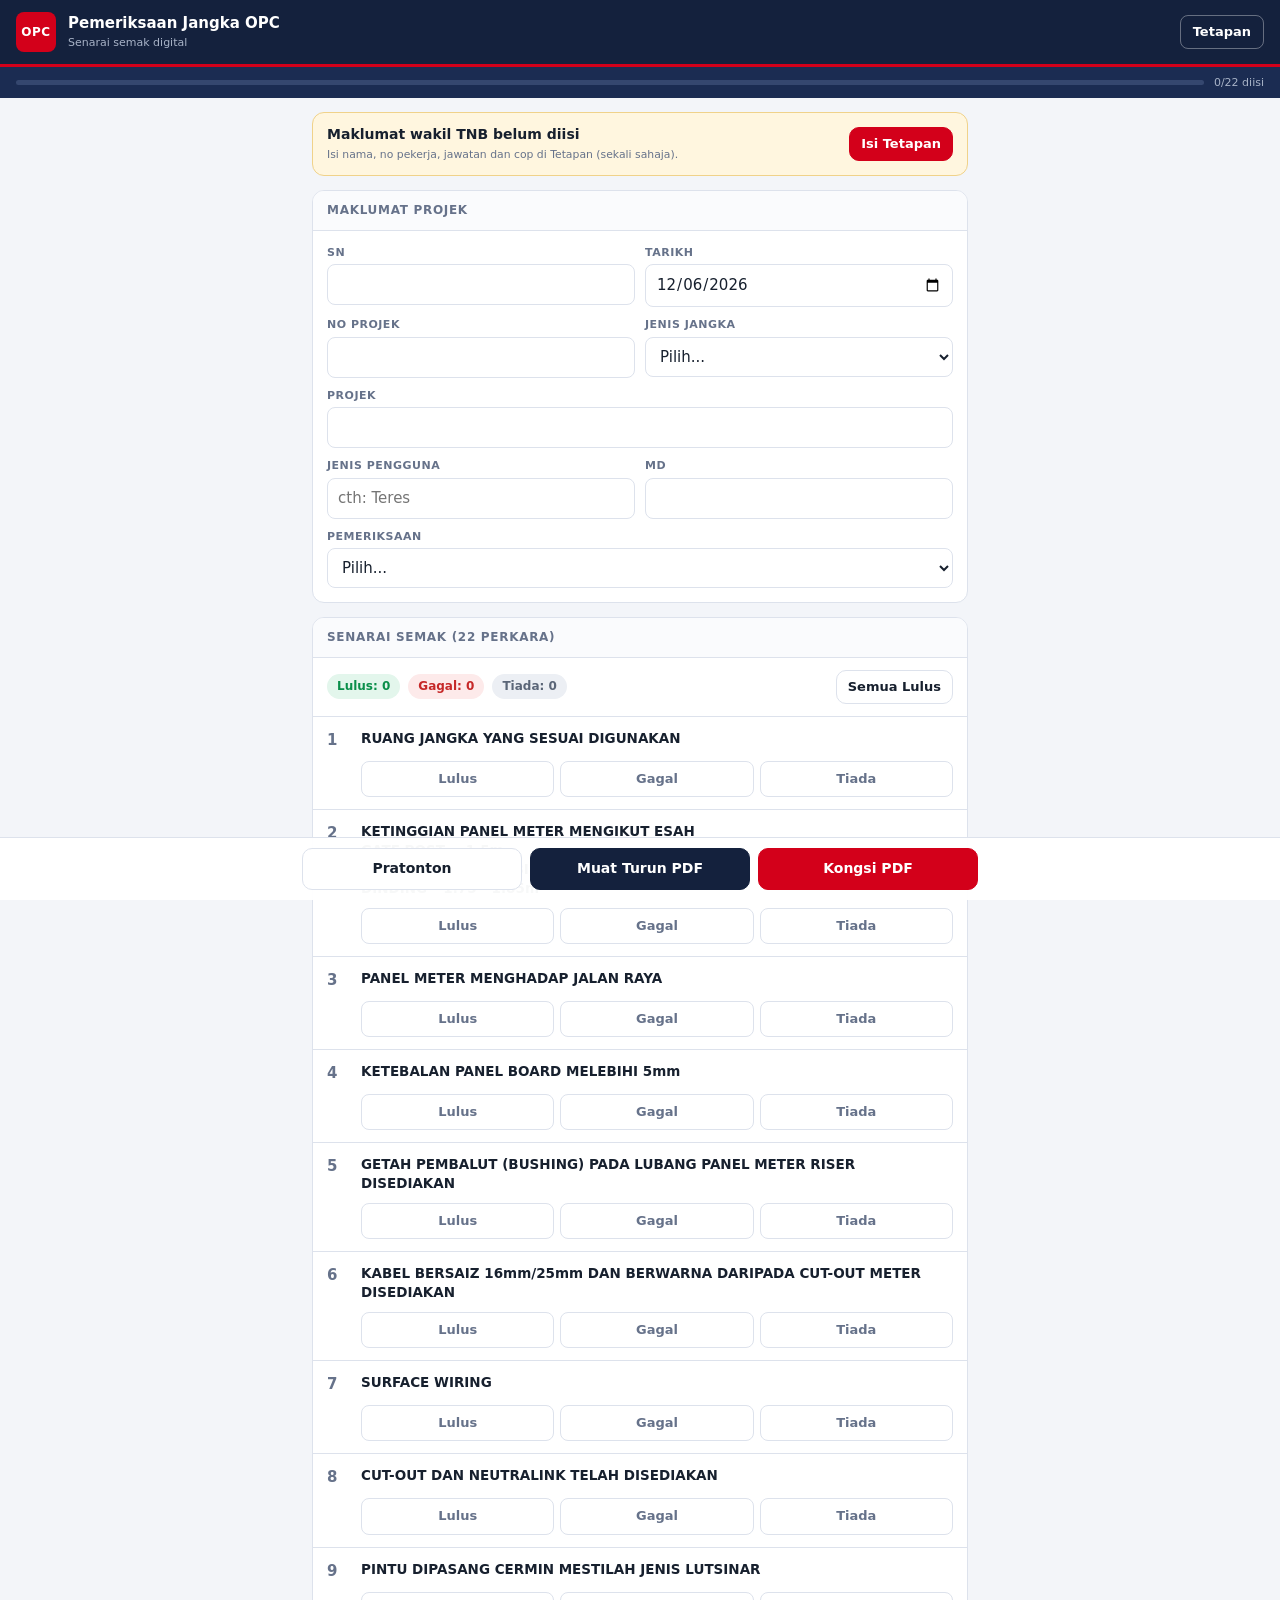
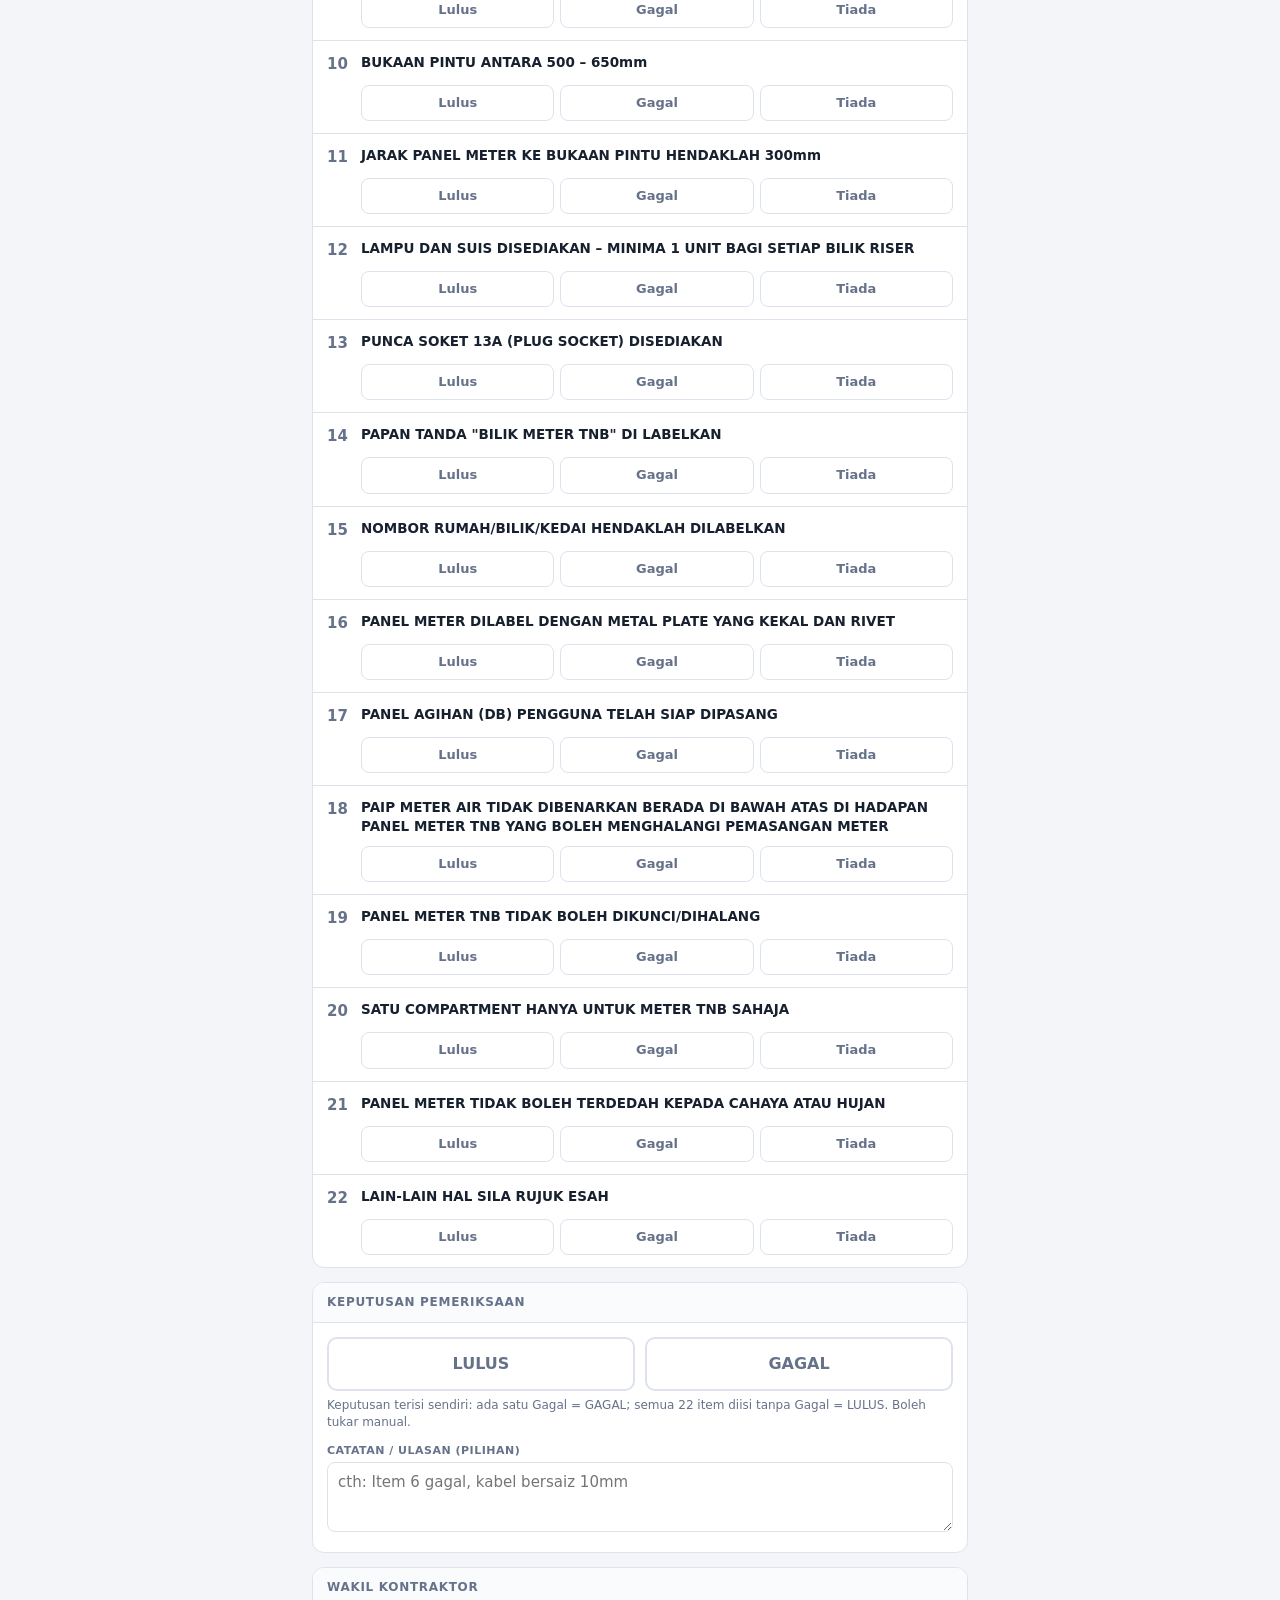
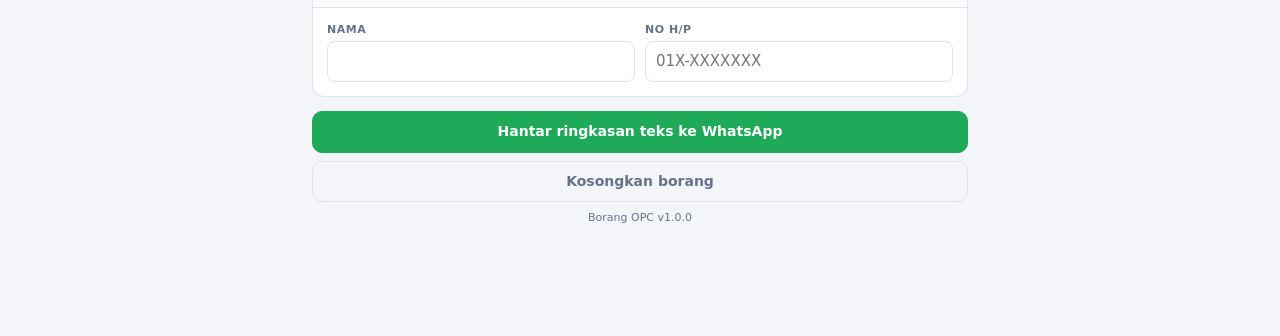
==== index.html @ a9a8413c "Borang OPC: senarai semak digital, tetapan wakil TNB & cop, PDF A4 Co-Authored-By: Claude Opus 5.5 <" ====
<!doctype html>
<html lang="ms">
<head>
  <meta charset="utf-8">
  <meta name="viewport" content="width=device-width, initial-scale=1, viewport-fit=cover">
  <meta name="theme-color" content="#14213d">
  <title>Borang Pemeriksaan Jangka OPC</title>
  <link rel="manifest" href="manifest.webmanifest">
  <link rel="icon" href="icon-192.png">
  <link rel="apple-touch-icon" href="icon-192.png">
  <link rel="stylesheet" href="style.css">
</head>
<body>

<header class="topbar">
  <div class="logo">OPC</div>
  <div>
    <h1>Pemeriksaan Jangka OPC</h1>
    <p>Senarai semak digital</p>
  </div>
  <div class="spacer"></div>
  <a class="nav" href="tetapan.html">Tetapan</a>
</header>

<div class="progress">
  <div class="track"><div class="fill" id="progressFill"></div></div>
  <div class="label" id="progressLabel">0/22 diisi</div>
</div>

<main>

  <div id="profileBanner"></div>

  <section class="card">
    <h2>Maklumat Projek</h2>
    <div class="body">
      <div class="row two">
        <div><label class="f" for="sn">SN</label><input type="text" id="sn" autocomplete="off"></div>
        <div><label class="f" for="tarikh">Tarikh</label><input type="date" id="tarikh"></div>
      </div>
      <div class="row two">
        <div><label class="f" for="noProjek">No Projek</label><input type="text" id="noProjek" autocomplete="off"></div>
        <div>
          <label class="f" for="jenisJangka">Jenis Jangka</label>
          <select id="jenisJangka">
            <option value="">Pilih...</option>
            <option value="1PH">1PH</option>
            <option value="3PH">3PH</option>
          </select>
        </div>
      </div>
      <div class="row">
        <div><label class="f" for="projek">Projek</label><input type="text" id="projek" autocomplete="off"></div>
      </div>
      <div class="row two">
        <div><label class="f" for="jenisPengguna">Jenis Pengguna</label><input type="text" id="jenisPengguna" placeholder="cth: Teres" autocomplete="off"></div>
        <div><label class="f" for="md">MD</label><input type="text" id="md" autocomplete="off"></div>
      </div>
      <div class="row">
        <div>
          <label class="f" for="pemeriksaan">Pemeriksaan</label>
          <select id="pemeriksaan">
            <option value="">Pilih...</option>
            <option value="1/2/3">1/2/3 (wajib disertakan bersama lukisan yang telah diluluskan)</option>
            <option value="1">1</option>
            <option value="2">2</option>
            <option value="3">3</option>
          </select>
        </div>
      </div>
    </div>
  </section>

  <section class="card">
    <h2>Senarai Semak (22 Perkara)</h2>
    <div class="summary">
      <span class="badge ok">Lulus: <span id="cLulus">0</span></span>
      <span class="badge bad">Gagal: <span id="cGagal">0</span></span>
      <span class="badge na">Tiada: <span id="cTiada">0</span></span>
      <span class="grow"></span>
      <button class="btn small" type="button" id="btnAllPass">Semua Lulus</button>
    </div>
    <div id="checklist"></div>
  </section>

  <section class="card">
    <h2>Keputusan Pemeriksaan</h2>
    <div class="body">
      <div class="keputusan">
        <button type="button" class="lulus" id="kLulus" aria-pressed="false">LULUS</button>
        <button type="button" class="gagal" id="kGagal" aria-pressed="false">GAGAL</button>
      </div>
      <p class="hint">Keputusan terisi sendiri: ada satu Gagal = GAGAL; semua 22 item diisi tanpa Gagal = LULUS. Boleh tukar manual.</p>
      <div class="row" style="margin-top:12px">
        <div>
          <label class="f" for="catatan">Catatan / Ulasan (pilihan)</label>
          <textarea id="catatan" placeholder="cth: Item 6 gagal, kabel bersaiz 10mm"></textarea>
        </div>
      </div>
    </div>
  </section>

  <section class="card">
    <h2>Wakil Kontraktor</h2>
    <div class="body">
      <div class="row two">
        <div><label class="f" for="namaKontraktor">Nama</label><input type="text" id="namaKontraktor" autocomplete="off"></div>
        <div><label class="f" for="hpKontraktor">No H/P</label><input type="tel" id="hpKontraktor" placeholder="01X-XXXXXXX" autocomplete="off"></div>
      </div>
    </div>
  </section>

  <div class="links">
    <button type="button" class="btn wa block" id="btnWA">Hantar ringkasan teks ke WhatsApp</button>
    <button type="button" class="btn ghost block" id="btnReset">Kosongkan borang</button>
  </div>

  <p class="foot">Borang OPC v<span id="ver"></span></p>
</main>

<div class="actionbar">
  <button type="button" class="btn" id="btnPreview">Pratonton</button>
  <button type="button" class="btn dark" id="btnDownload">Muat Turun PDF</button>
  <button type="button" class="btn primary" id="btnShare">Kongsi PDF</button>
</div>

<div class="toast" id="toast" role="status"></div>

<script src="vendor/jspdf.umd.min.js"></script>
<script src="vendor/jspdf.plugin.autotable.min.js"></script>
<script src="common.js"></script>
<script src="pdf.js"></script>
<script src="form.js"></script>
</body>
</html>
---- style.css ----
:root {
  --bg: #f3f5f9;
  --card: #ffffff;
  --ink: #17202e;
  --muted: #66728a;
  --line: #dde2ec;
  --brand: #d3001a;
  --navy: #14213d;
  --ok: #0a8f4a;
  --ok-bg: #e3f6ec;
  --bad: #c62828;
  --bad-bg: #fdeaea;
  --na: #5b6678;
  --na-bg: #eceff4;
  --warn-bg: #fff6df;
  --warn-line: #f0d28a;
}

* { box-sizing: border-box; }

html { -webkit-text-size-adjust: 100%; }

body {
  margin: 0;
  background: var(--bg);
  color: var(--ink);
  font-family: system-ui, -apple-system, "Segoe UI", Roboto, sans-serif;
  font-size: 15px;
  line-height: 1.4;
  padding-bottom: 96px;
}

.topbar {
  background: var(--navy);
  border-bottom: 3px solid var(--brand);
  color: #fff;
  padding: 12px 16px;
  display: flex;
  align-items: center;
  gap: 12px;
}

.topbar .logo {
  background: var(--brand);
  border-radius: 8px;
  width: 40px;
  height: 40px;
  display: grid;
  place-items: center;
  font-weight: 800;
  font-size: 12px;
  letter-spacing: 0.5px;
  flex-shrink: 0;
}

.topbar h1 { margin: 0; font-size: 15px; font-weight: 700; }
.topbar p { margin: 1px 0 0; font-size: 11px; color: #a8b3c7; }
.topbar .spacer { flex: 1; }

.topbar a.nav {
  color: #fff;
  text-decoration: none;
  font-size: 13px;
  font-weight: 600;
  border: 1px solid rgba(255, 255, 255, 0.35);
  border-radius: 8px;
  padding: 7px 12px;
  white-space: nowrap;
}

.progress {
  background: #1b2c52;
  padding: 8px 16px;
  display: flex;
  align-items: center;
  gap: 10px;
}

.progress .track {
  flex: 1;
  height: 5px;
  background: #35476f;
  border-radius: 10px;
  overflow: hidden;
}

.progress .fill {
  height: 100%;
  width: 0;
  background: #19c26b;
  border-radius: 10px;
  transition: width 0.25s;
}

.progress .label {
  font-size: 11px;
  color: #a8b3c7;
  font-variant-numeric: tabular-nums;
  white-space: nowrap;
}

main { max-width: 680px; margin: 0 auto; padding: 14px 12px; }

.card {
  background: var(--card);
  border: 1px solid var(--line);
  border-radius: 12px;
  margin-bottom: 14px;
  overflow: hidden;
}

.card > h2 {
  margin: 0;
  padding: 11px 14px;
  font-size: 12px;
  text-transform: uppercase;
  letter-spacing: 0.7px;
  color: var(--muted);
  border-bottom: 1px solid var(--line);
  background: #fafbfd;
}

.card .body { padding: 14px; }

.banner {
  border: 1px solid var(--line);
  background: var(--card);
  border-radius: 12px;
  padding: 12px 14px;
  margin-bottom: 14px;
  display: flex;
  align-items: center;
  gap: 12px;
  font-size: 13px;
}

.banner.warn { background: var(--warn-bg); border-color: var(--warn-line); }
.banner .txt { flex: 1; min-width: 0; }
.banner strong { display: block; font-size: 14px; }
.banner small { color: var(--muted); }

.row { display: grid; gap: 10px; margin-bottom: 10px; }
.row.two { grid-template-columns: 1fr 1fr; }
.row:last-child { margin-bottom: 0; }

label.f { display: block; font-size: 11px; font-weight: 700; text-transform: uppercase; letter-spacing: 0.5px; color: var(--muted); margin-bottom: 4px; }

input[type="text"], input[type="tel"], input[type="date"], select, textarea {
  width: 100%;
  border: 1.5px solid var(--line);
  border-radius: 8px;
  padding: 9px 10px;
  font: inherit;
  font-size: 15px;
  background: #fff;
  color: var(--ink);
  outline: none;
}

textarea { resize: vertical; min-height: 70px; }

input:focus, select:focus, textarea:focus { border-color: var(--brand); }

.hint { font-size: 12px; color: var(--muted); margin: 6px 0 0; }

.btn {
  appearance: none;
  border: 1.5px solid var(--line);
  background: #fff;
  color: var(--ink);
  border-radius: 10px;
  padding: 10px 14px;
  font: inherit;
  font-size: 14px;
  font-weight: 600;
  cursor: pointer;
  text-decoration: none;
  display: inline-block;
  text-align: center;
}

.btn.primary { background: var(--brand); border-color: var(--brand); color: #fff; }
.btn.dark { background: var(--navy); border-color: var(--navy); color: #fff; }
.btn.wa { background: #1faa59; border-color: #1faa59; color: #fff; }
.btn.small { padding: 7px 11px; font-size: 13px; }
.btn.block { display: block; width: 100%; }
.btn.ghost { background: transparent; color: var(--muted); }

/* Senarai semak */
.summary { display: flex; gap: 8px; padding: 12px 14px 4px; flex-wrap: wrap; align-items: center; }
.badge { font-size: 12px; font-weight: 700; padding: 4px 10px; border-radius: 20px; }
.badge.ok { background: var(--ok-bg); color: var(--ok); }
.badge.bad { background: var(--bad-bg); color: var(--bad); }
.badge.na { background: var(--na-bg); color: var(--na); }
.summary .grow { flex: 1; }

.item {
  display: grid;
  grid-template-columns: 26px 1fr;
  gap: 4px 8px;
  padding: 12px 14px;
  border-top: 1px solid var(--line);
}

.item:first-of-type { border-top: 1px solid var(--line); margin-top: 8px; }

.item .no { font-weight: 800; color: var(--muted); font-variant-numeric: tabular-nums; padding-top: 1px; }
.item .txt { font-size: 13.5px; font-weight: 600; white-space: pre-line; }

.seg { grid-column: 2; display: grid; grid-template-columns: repeat(3, 1fr); gap: 6px; margin-top: 6px; }

.seg button {
  appearance: none;
  border: 1.5px solid var(--line);
  background: #fff;
  color: var(--muted);
  border-radius: 8px;
  padding: 8px 4px;
  font: inherit;
  font-size: 13px;
  font-weight: 700;
  cursor: pointer;
}

.seg button.lulus[aria-pressed="true"] { background: var(--ok-bg); border-color: var(--ok); color: var(--ok); }
.seg button.gagal[aria-pressed="true"] { background: var(--bad-bg); border-color: var(--bad); color: var(--bad); }
.seg button.tiada[aria-pressed="true"] { background: var(--na-bg); border-color: var(--na); color: var(--na); }

.item.gagal { background: #fffafa; }

.keputusan { display: grid; grid-template-columns: 1fr 1fr; gap: 10px; }

.keputusan button {
  appearance: none;
  border: 2px solid var(--line);
  background: #fff;
  border-radius: 10px;
  padding: 14px;
  font: inherit;
  font-weight: 800;
  font-size: 16px;
  color: var(--muted);
  cursor: pointer;
}

.keputusan button.lulus[aria-pressed="true"] { background: var(--ok-bg); border-color: var(--ok); color: var(--ok); }
.keputusan button.gagal[aria-pressed="true"] { background: var(--bad-bg); border-color: var(--bad); color: var(--bad); }

.actionbar {
  position: fixed;
  left: 0;
  right: 0;
  bottom: 0;
  background: rgba(255, 255, 255, 0.97);
  border-top: 1px solid var(--line);
  padding: 10px 12px calc(10px + env(safe-area-inset-bottom));
  display: flex;
  gap: 8px;
  justify-content: center;
}

.actionbar .btn { flex: 1; max-width: 220px; }

.foot { text-align: center; font-size: 11px; color: var(--muted); margin: 8px 0 0; }
.links { display: grid; gap: 8px; margin-top: 4px; }

.toast {
  position: fixed;
  left: 50%;
  bottom: 90px;
  transform: translate(-50%, 20px);
  background: var(--navy);
  color: #fff;
  padding: 10px 16px;
  border-radius: 10px;
  font-size: 13px;
  opacity: 0;
  pointer-events: none;
  transition: opacity 0.2s, transform 0.2s;
  max-width: 90%;
  text-align: center;
  z-index: 10;
}

.toast.show { opacity: 1; transform: translate(-50%, 0); }

/* Tetapan */
.seg2 { display: grid; grid-template-columns: 1fr 1fr; gap: 8px; margin-bottom: 12px; }

.seg2 button {
  appearance: none;
  border: 1.5px solid var(--line);
  background: #fff;
  border-radius: 8px;
  padding: 9px;
  font: inherit;
  font-weight: 700;
  font-size: 13px;
  color: var(--muted);
  cursor: pointer;
}

.seg2 button[aria-pressed="true"] { border-color: var(--brand); color: var(--brand); background: #fff5f6; }

.cop-preview {
  margin-top: 12px;
  background: #fff;
  border: 1px dashed var(--line);
  border-radius: 10px;
  padding: 16px;
  display: grid;
  place-items: center;
  min-height: 110px;
}

.cop-box {
  border: 2px solid #1937a0;
  color: #1937a0;
  font-weight: 800;
  text-align: center;
  padding: 10px 16px;
  line-height: 1.35;
  font-size: 13px;
  max-width: 100%;
  word-break: break-word;
}

.cop-preview img { max-width: 100%; max-height: 160px; }
.cop-empty { color: var(--muted); font-size: 13px; }
.saved { font-size: 12px; color: var(--ok); font-weight: 700; min-height: 16px; }

.hidden { display: none !important; }

@media (max-width: 380px) {
  .row.two { grid-template-columns: 1fr; }
  .actionbar .btn { padding: 10px 6px; font-size: 13px; }
}
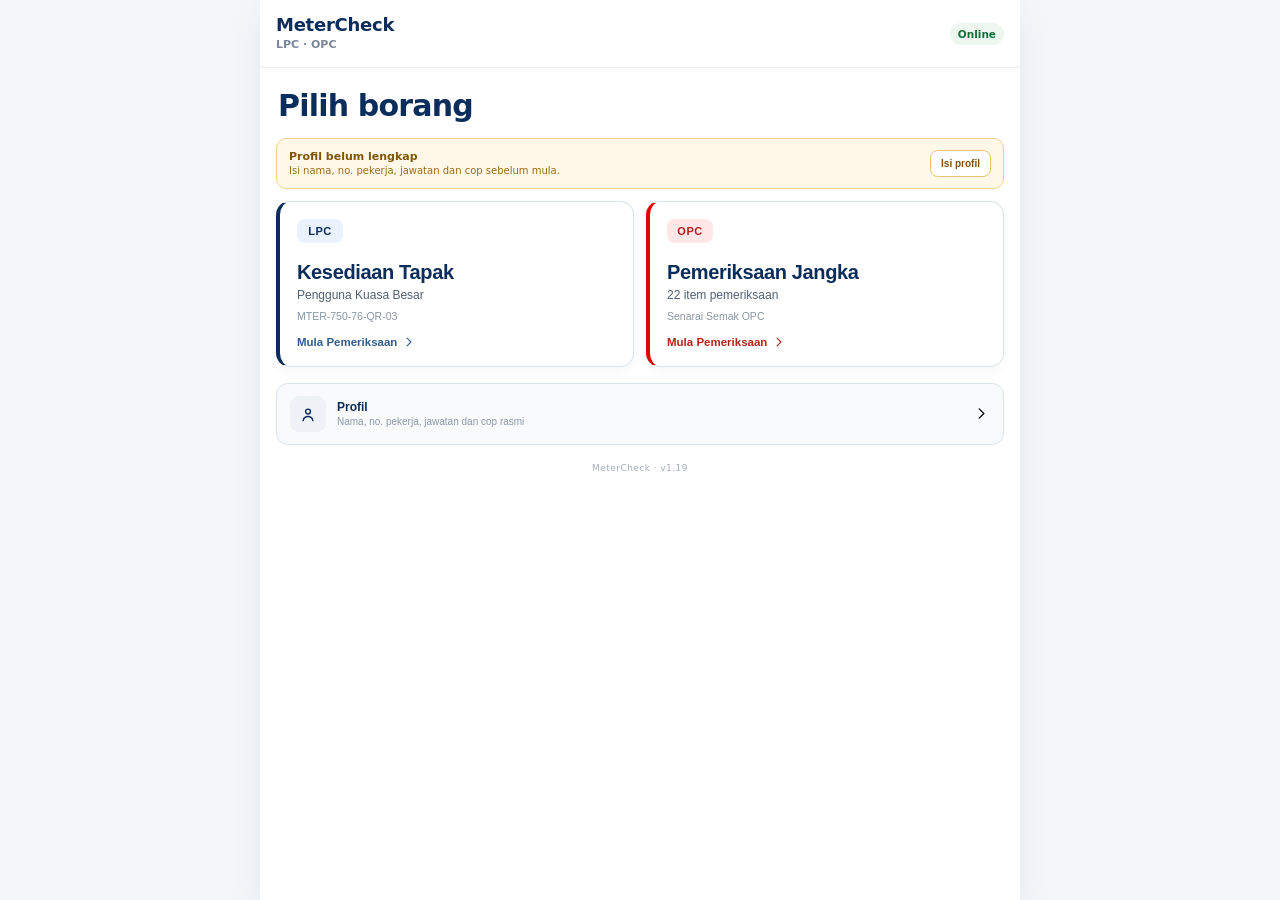
==== commit 3fd66af7: "Guna MeterCheck asal (LPC & OPC) tanpa login & Google Drive; profil + cop setiap pengguna PDF OPC da" ====
--- a/index.html
+++ b/index.html
@@ -2,134 +2,1332 @@
 <html lang="ms">
 <head>
   <meta charset="utf-8">
-  <meta name="viewport" content="width=device-width, initial-scale=1, viewport-fit=cover">
-  <meta name="theme-color" content="#14213d">
-  <title>Borang Pemeriksaan Jangka OPC</title>
+  <meta name="viewport" content="width=device-width,initial-scale=1,viewport-fit=cover">
+  <meta name="theme-color" content="#e10600">
   <link rel="manifest" href="manifest.webmanifest">
-  <link rel="icon" href="icon-192.png">
   <link rel="apple-touch-icon" href="icon-192.png">
-  <link rel="stylesheet" href="style.css">
+  <meta http-equiv="Cache-Control" content="no-cache, no-store, must-revalidate">
+  <title>MeterCheck · LPC & OPC</title>
+  <style>:root{--red:#c8102e;--blue:#0067a0;--ink:#18212f;--muted:#6b7280;--line:#d8dde5;--bg:#f4f6f8;--ok:#16794b;--bad:#b42318}*{box-sizing:border-box}body{margin:0;background:var(--bg);color:var(--ink);font-family:system-ui,-apple-system,Segoe UI,Roboto,Arial,sans-serif}.shell{max-width:760px;margin:0 auto;min-height:100vh;background:#fff;box-shadow:0 0 30px #0000000d}.topbar{position:sticky;top:0;z-index:9;background:#fff;border-bottom:1px solid var(--line);padding:10px 14px;display:flex;align-items:center;gap:10px}.topbar img{width:88px;height:auto}.topbar .grow{flex:1}.title{font-weight:800;font-size:16px}.sub{font-size:11px;color:var(--muted)}.iconbtn{border:1px solid var(--line);background:#fff;border-radius:10px;padding:8px 10px;font-weight:700}.page{padding:16px}.hero{background:linear-gradient(135deg,#c8102e,#8d071d);color:#fff;border-radius:18px;padding:20px;margin-bottom:16px}.hero h1{font-size:22px;margin:0 0 6px}.hero p{margin:0;opacity:.9;font-size:13px}.grid{display:grid;grid-template-columns:1fr 1fr;gap:12px}.card{border:1px solid var(--line);border-radius:14px;padding:14px;background:#fff}.card h3{margin:0 0 5px;font-size:15px}.card p{margin:0;color:var(--muted);font-size:12px}.formcard{border:1px solid var(--line);border-radius:14px;padding:14px;margin-bottom:12px;background:#fff}.sectiontitle{font-size:13px;font-weight:800;margin:0 0 10px;color:#293142}.field{margin-bottom:11px}.field label{display:block;font-size:11px;font-weight:750;color:#4b5563;margin-bottom:4px}input,select,textarea{width:100%;border:1px solid #cfd5df;border-radius:9px;padding:10px 11px;font-size:14px;background:#fff;color:var(--ink)}textarea{min-height:76px;resize:vertical}.row2{display:grid;grid-template-columns:1fr 1fr;gap:10px}.row3{display:grid;grid-template-columns:repeat(3,1fr);gap:8px}.btn{width:100%;border:0;border-radius:10px;padding:11px 13px;font-weight:800;font-size:14px;cursor:pointer}.btn.primary{background:var(--red);color:#fff}.btn.secondary{background:#fff;border:1px solid var(--red);color:var(--red)}.btn.ghost{background:#f7f8fa;border:1px solid var(--line);color:#273244}.btn.ok{background:var(--ok);color:white}.btn.sm{width:auto;padding:7px 10px;font-size:12px}.actions{display:flex;gap:8px;margin-top:12px}.actions .btn{flex:1}.stepper{display:flex;gap:4px;margin:12px 0}.stepdot{height:5px;flex:1;background:#e2e5ea;border-radius:10px}.stepdot.on{background:var(--red)}.item{border:1px solid #e0e4eb;border-radius:12px;padding:12px;margin-bottom:10px}.itemhead{display:flex;gap:9px}.num{background:#fce7eb;color:var(--red);font-weight:900;border-radius:8px;min-width:28px;height:28px;display:grid;place-items:center}.itemtitle{font-weight:800;font-size:13px}.itemdesc{font-size:12px;color:#4b5563;white-space:pre-line;margin:7px 0 10px}.pillrow{display:flex;gap:6px;flex-wrap:wrap}.pill{border:1px solid #ccd2dc;background:#fff;border-radius:999px;padding:7px 10px;font-size:12px;font-weight:750}.pill.sel{border-color:var(--red);background:#fff0f3;color:var(--red)}.gps{padding:10px;border-radius:10px;background:#f8fafc;border:1px dashed #b6bfca;font-size:12px}.gps strong{display:block;margin-bottom:4px}.ctrow{display:grid;grid-template-columns:1fr 1fr auto;gap:7px;margin-bottom:7px}.photos{display:grid;grid-template-columns:repeat(2,1fr);gap:10px}.photo{border:1px solid var(--line);border-radius:12px;padding:8px}.photo img{width:100%;height:130px;object-fit:cover;border-radius:8px}.photo select,.photo input{font-size:11px;padding:7px;margin-top:6px}.photo .x{float:right;border:0;background:#fee2e2;color:#b42318;border-radius:7px;padding:5px 8px}.summary{font-size:13px}.summary dl{display:grid;grid-template-columns:120px 1fr;margin:0}.summary dt,.summary dd{padding:5px 0;border-bottom:1px solid #eef0f3;margin:0}.summary dt{color:#6b7280}.summary dd{font-weight:700}.sigbox{border:1px solid var(--line);border-radius:12px;padding:10px;background:#fafbfc}.sigbox canvas{width:100%;height:150px;border:1px dashed #aeb7c3;border-radius:8px;background:white;touch-action:none}.stamp{max-width:260px;max-height:100px;display:block;margin:8px auto}.notice{font-size:12px;background:#fff8e6;border:1px solid #f1d48a;padding:10px;border-radius:10px}.success{background:#ecfdf3;border:1px solid #a6e1c1;color:#126a43;padding:10px;border-radius:10px;font-size:12px}.danger{background:#fff1f1;border:1px solid #f3b8b8;color:#9b1c1c;padding:10px;border-radius:10px;font-size:12px}.badge{font-size:10px;padding:3px 7px;border-radius:999px;background:#eef2f7}.footerbar{position:sticky;bottom:0;background:#fff;border-top:1px solid var(--line);padding:10px 14px;display:flex;gap:8px}.footerbar .btn{flex:1}.toast{position:fixed;left:50%;bottom:78px;transform:translateX(-50%);background:#111827;color:#fff;padding:10px 14px;border-radius:10px;font-size:12px;opacity:0;pointer-events:none;transition:.2s;z-index:50}.toast.show{opacity:1}.hidden{display:none!important}@media(max-width:560px){.grid,.row2,.row3{grid-template-columns:1fr}.ctrow{grid-template-columns:1fr 1fr auto}.photos{grid-template-columns:1fr}.page{padding:12px}.topbar img{width:74px}}
+
+/* ===== MeterCheck v1.4 visual refresh ===== */
+:root{
+  --red:#c8102e;
+  --red-dark:#9f0b24;
+  --navy:#11213a;
+  --ink:#172033;
+  --muted:#667085;
+  --line:#e1e6ee;
+  --bg:#f3f5f8;
+  --soft:#f8fafc;
+}
+body{
+  background:var(--bg);
+  color:var(--ink);
+  -webkit-font-smoothing:antialiased;
+}
+.shell{
+  max-width:760px;
+  background:#fff;
+  box-shadow:0 8px 40px rgba(16,24,40,.07);
+}
+.topbar{
+  min-height:70px;
+  padding:11px 18px;
+  gap:12px;
+  border-bottom:1px solid #edf0f4;
+  box-shadow:none;
+}
+.topbar > img{display:none!important}
+.brandmark{
+  width:48px;
+  height:48px;
+  flex:0 0 48px;
+  border-radius:12px;
+  overflow:hidden;
+  position:relative;
+  background:#fff;
+}
+.brandmark img{
+  position:absolute;
+  width:156px!important;
+  height:auto!important;
+  max-width:none!important;
+  left:-7px;
+  top:-7px;
+}
+.title{
+  color:var(--navy);
+  font-size:18px;
+  line-height:1.05;
+  letter-spacing:-.25px;
+  font-weight:800;
+}
+.sub{
+  margin-top:4px;
+  font-size:11px;
+  letter-spacing:.6px;
+  font-weight:700;
+  color:#7a8495;
+}
+.homebtn{
+  width:38px;
+  height:38px;
+  border-radius:12px;
+  padding:0;
+  display:grid;
+  place-items:center;
+  font-size:20px;
+  color:var(--navy);
+}
+.homePage{
+  padding:22px 18px 26px;
+}
+.homeIntro{
+  padding:5px 2px 18px;
+}
+.eyebrow{
+  display:block;
+  color:var(--red);
+  font-size:10px;
+  font-weight:850;
+  letter-spacing:1.35px;
+  margin-bottom:8px;
+}
+.homeIntro h1{
+  margin:0;
+  color:var(--navy);
+  font-size:29px;
+  line-height:1.08;
+  letter-spacing:-.8px;
+}
+.homeIntro p{
+  margin:7px 0 0;
+  color:var(--muted);
+  font-size:13px;
+}
+.inspectionGrid{
+  display:grid;
+  grid-template-columns:1fr 1fr;
+  gap:12px;
+}
+.inspectionCard{
+  width:100%;
+  min-height:178px;
+  text-align:left;
+  border:1px solid var(--line);
+  background:#fff;
+  border-radius:18px;
+  padding:18px;
+  cursor:pointer;
+  box-shadow:0 5px 16px rgba(16,24,40,.035);
+  transition:transform .16s ease,box-shadow .16s ease,border-color .16s ease;
+}
+.inspectionCard:active{
+  transform:scale(.985);
+}
+.inspectionCard:hover{
+  border-color:#cfd6e2;
+  box-shadow:0 10px 25px rgba(16,24,40,.07);
+}
+.inspectionTop{
+  display:flex;
+  align-items:center;
+  justify-content:space-between;
+  margin-bottom:27px;
+}
+.inspectionCode{
+  display:inline-flex;
+  min-width:47px;
+  justify-content:center;
+  border-radius:999px;
+  background:#fcebef;
+  color:var(--red);
+  font-size:11px;
+  font-weight:900;
+  letter-spacing:.7px;
+  padding:6px 10px;
+}
+.inspectionArrow{
+  font-size:20px;
+  color:#8a94a5;
+}
+.inspectionCard h2{
+  margin:0 0 4px;
+  color:var(--navy);
+  font-size:19px;
+  letter-spacing:-.35px;
+}
+.inspectionCard p{
+  margin:0 0 11px;
+  color:#4c586b;
+  font-size:12px;
+  font-weight:650;
+}
+.inspectionCard small{
+  color:#8a94a5;
+  font-size:10.5px;
+}
+.homeSection{
+  margin-top:22px;
+}
+.homeSectionHead{
+  display:flex;
+  align-items:baseline;
+  justify-content:space-between;
+  margin-bottom:8px;
+  padding:0 2px;
+}
+.homeSectionHead span{
+  color:var(--navy);
+  font-size:13px;
+  font-weight:850;
+}
+.homeSectionHead small{
+  color:#98a2b3;
+  font-size:10.5px;
+}
+.draftList{
+  border:1px solid var(--line);
+  border-radius:15px;
+  overflow:hidden;
+}
+.draftRow{
+  width:100%;
+  border:0;
+  background:#fff;
+  display:flex;
+  align-items:center;
+  gap:11px;
+  padding:12px 13px;
+  text-align:left;
+}
+.draftRow + .draftRow{
+  border-top:1px solid #edf0f4;
+}
+.miniCode{
+  width:38px;
+  height:32px;
+  display:grid;
+  place-items:center;
+  border-radius:9px;
+  background:#f6f7f9;
+  color:var(--red);
+  font-size:10px;
+  font-weight:900;
+}
+.draftText{
+  flex:1;
+  min-width:0;
+}
+.draftText b{
+  display:block;
+  color:var(--navy);
+  font-size:12px;
+  overflow:hidden;
+  text-overflow:ellipsis;
+  white-space:nowrap;
+}
+.draftText small{
+  display:block;
+  color:#98a2b3;
+  font-size:10px;
+  margin-top:2px;
+}
+.arrow{
+  color:#98a2b3;
+  font-size:22px;
+  line-height:1;
+}
+.profileRow{
+  margin-top:18px;
+  width:100%;
+  display:flex;
+  align-items:center;
+  gap:12px;
+  padding:13px 14px;
+  border:1px solid var(--line);
+  border-radius:15px;
+  background:#fbfcfd;
+  text-align:left;
+}
+.profileIcon{
+  width:35px;
+  height:35px;
+  display:grid;
+  place-items:center;
+  border-radius:10px;
+  background:#eef1f5;
+  color:#445067;
+}
+.profileRow > span:nth-child(2){
+  flex:1;
+}
+.profileRow b{
+  display:block;
+  color:var(--navy);
+  font-size:12px;
+}
+.profileRow small{
+  display:block;
+  color:#8b95a5;
+  font-size:10px;
+  margin-top:2px;
+}
+.backupAlert{
+  margin:0 0 12px;
+  display:flex;
+  align-items:center;
+  gap:10px;
+  padding:11px 12px;
+  border:1px solid #f0d397;
+  background:#fffaf0;
+  border-radius:13px;
+}
+.backupAlert > div{
+  flex:1;
+}
+.backupAlert b{
+  display:block;
+  font-size:11px;
+  color:#7a5210;
+}
+.backupAlert small{
+  color:#9a722d;
+  font-size:10px;
+}
+.retryBtn{
+  border:0;
+  background:#fff;
+  border-radius:8px;
+  padding:7px 10px;
+  font-size:10px;
+  font-weight:800;
+  color:#7a5210;
+}
+.appFoot{
+  padding-top:17px;
+  text-align:center;
+  color:#b0b7c3;
+  font-size:9px;
+  letter-spacing:.45px;
+}
+.hero{display:none!important}
+
+@media(max-width:560px){
+  .topbar{
+    min-height:64px;
+    padding:9px 13px;
+  }
+  .brandmark{
+    width:43px;
+    height:43px;
+    flex-basis:43px;
+  }
+  .brandmark img{
+    width:140px!important;
+    left:-6px;
+    top:-6px;
+  }
+  .title{font-size:17px}
+  .homePage{padding:18px 13px 24px}
+  .homeIntro{padding-bottom:15px}
+  .homeIntro h1{font-size:26px}
+  .inspectionGrid{grid-template-columns:1fr}
+  .inspectionCard{
+    min-height:150px;
+    padding:16px;
+  }
+  .inspectionTop{margin-bottom:20px}
+  .inspectionCard h2{font-size:18px}
+}
+
+/* ===== MeterCheck v1.19 enterprise hardening ===== */
+:root{
+  --mc-red:#e10600;
+  --mc-red-dark:#b90400;
+  --mc-navy:#0b2d5b;
+  --mc-ink:#17263a;
+  --mc-muted:#627287;
+  --mc-line:#dce3eb;
+  --mc-soft:#f6f8fb;
+  --mc-ok:#168447;
+  --mc-warn:#b96b00;
+  --mc-bad:#c52a24;
+}
+.progress-label{font-size:11px!important;line-height:1.15}
+.sectionhint,.helper{font-size:12px!important;line-height:1.45}
+.field label{font-size:12px!important}
+.field small{font-size:11.5px!important}
+.item{
+  border:0!important;border-radius:0!important;margin:0!important;padding:13px 2px!important;
+  border-bottom:1px solid #e8edf2!important;box-shadow:none!important
+}
+.item:last-child{border-bottom:0!important}
+.itemtitle{font-size:13.5px!important;line-height:1.4!important}
+.itemdesc{font-size:12px!important;line-height:1.45!important;color:#596b80!important}
+.pill{font-size:12.5px!important;font-weight:650!important;border-radius:8px!important}
+.countbadge{font-size:11px!important}
+.note-toggle .compact-action{font-size:11.5px!important}
+.note-wrap input{font-size:14px!important}
+.inspectionCard{background:#fff!important;min-height:142px!important}
+.inspectionCard.lpc,.inspectionCard.opc{background:#fff!important}
+.inspectionCard.lpc{border-left:4px solid #0b2d5b!important}
+.inspectionCard.opc{border-left:4px solid #e10600!important}
+.inspectionCard h2{margin-top:18px!important}
+.card-action{display:flex;align-items:center;gap:5px;margin-top:13px;font-size:11.5px;font-weight:700;color:#315b88}
+.opc .card-action{color:#b42318}
+.card-go{display:none!important}
+.progress-step.can-go{cursor:pointer}
+.progress-step.can-go:hover .progress-label{color:var(--mc-navy)}
+.review-row.editable{cursor:pointer}
+.review-row.editable:hover{background:#f8fafc}
+.review-edit{font-size:10.5px;font-weight:700;color:#2462a0;margin-left:6px}
+.review-status.warn{color:#9a5b00!important;background:#fff6df!important}
+.review-status.bad{color:#b42318!important;background:#fff0f0!important}
+.gps-accuracy{font-weight:600}
+.sigbox{position:relative;padding-top:26px!important}
+.signature-hint{position:absolute;top:8px;left:12px;font-size:11px;color:#8591a1;font-weight:600;pointer-events:none}
+.signature-line{position:absolute;left:14%;right:14%;bottom:47px;border-top:1px solid #cad2dc;pointer-events:none}
+.sig-recorded{font-size:11px;color:#168447;font-weight:650;margin-top:7px;min-height:16px}
+.modal-backdrop{
+  position:fixed;inset:0;background:rgba(12,25,42,.46);display:grid;place-items:end center;
+  z-index:999;padding:18px
+}
+.modal-card{
+  width:min(440px,100%);background:#fff;border-radius:16px;padding:18px;box-shadow:0 20px 60px #0004;
+  animation:mcModalIn .16s ease-out
+}
+@keyframes mcModalIn{from{transform:translateY(12px);opacity:.6}to{transform:none;opacity:1}}
+.modal-card h3{margin:0 0 7px;font-size:18px;color:var(--mc-navy)}
+.modal-card p{margin:0 0 14px;font-size:13px;line-height:1.5;color:#5f7084;white-space:pre-line}
+.modal-actions{display:flex;gap:8px;margin-top:14px}
+.modal-actions .btn{flex:1}
+.modal-fields{display:grid;grid-template-columns:1fr 1fr;gap:9px;margin-top:10px}
+.connection-state{
+  display:inline-flex;align-items:center;gap:6px;font-size:10.5px;font-weight:700;border-radius:999px;padding:5px 8px;
+  background:#edf7f0;color:#14703a
+}
+.connection-state.offline{background:#fff3e3;color:#9a5b00}
+.offline-banner{
+  margin-bottom:12px;padding:10px 11px;border:1px solid #f1d092;background:#fff9ec;border-radius:10px;
+  font-size:11.5px;color:#805400;display:flex;gap:8px;align-items:center
+}
+.completion .save-row small{font-size:11px!important}
+@media(max-width:680px){
+  .photos{grid-template-columns:1fr!important}
+  .photo img{height:210px!important}
+}
+@media(max-width:560px){
+  .progress-label{font-size:10.5px!important}
+  .itemtitle{font-size:13px!important}
+  .itemdesc{font-size:11.8px!important}
+  .pill{font-size:12px!important}
+  .homePage{padding-top:14px!important}
+}
+
+
+/* v1.13 draft controls */
+.draftRow{
+  width:100%;display:flex;align-items:center;gap:9px;padding:8px 10px;
+  border-bottom:1px solid #edf1f5;background:#fff;
+}
+.draftRow:last-child{border-bottom:0}
+.draftOpen{
+  flex:1;min-width:0;border:0;background:transparent;display:flex;align-items:center;gap:11px;
+  padding:4px 2px;text-align:left;color:inherit;cursor:pointer;
+}
+.draftOpen .draftText{flex:1;min-width:0}
+.draftDelete{
+  width:40px;height:40px;flex:0 0 40px;border:0;border-radius:9px;background:#fff4f3;
+  color:#b42318;display:grid;place-items:center;cursor:pointer;
+}
+.draftDelete:active{transform:scale(.96)}
+
+
+/* ===== MeterCheck v1.19 login gate ===== */
+.login-shell{
+  min-height:100vh;display:flex;align-items:center;justify-content:center;
+  padding:22px;background:linear-gradient(180deg,#f7f9fc 0%,#eef3f8 100%);
+}
+.login-card{
+  width:min(390px,100%);background:#fff;border:1px solid #dfe6ee;border-radius:18px;
+  box-shadow:0 18px 50px rgba(11,45,91,.12);padding:24px;
+}
+.login-brand{display:flex;align-items:center;gap:12px;margin-bottom:24px}
+.login-brand img{width:58px;height:auto;object-fit:contain}
+.login-title{font-size:25px;line-height:1;font-weight:750;color:var(--mc-navy);letter-spacing:-.4px}
+.login-sub{font-size:12px;color:#6f7f91;margin-top:6px}
+.login-card h1{font-size:21px;color:var(--mc-navy);margin:0 0 7px}
+.login-card .login-help{font-size:13px;line-height:1.45;color:#6a7a8d;margin:0 0 18px}
+.login-password{
+  width:100%;min-height:54px;border:1.5px solid #cfd8e3;border-radius:11px;padding:0 15px;
+  font-size:22px;font-weight:650;letter-spacing:4px;color:var(--mc-navy);background:#fff;
+}
+.login-password:focus{outline:none;border-color:#3d6ea5;box-shadow:0 0 0 3px rgba(61,110,165,.12)}
+.login-error{min-height:20px;margin:8px 0 0;font-size:12px;color:#b42318;font-weight:600}
+.login-button{width:100%;margin-top:14px;min-height:52px;font-size:14px}
+.logout-row{margin-top:12px;text-align:center}
+.logout-row button{border:0;background:transparent;color:#8a3440;font-size:11.5px;font-weight:650;cursor:pointer;padding:8px 12px}
+
+</style>
+
+<style id="enterprise-v111">
+:root{
+  --mc-red:#e10600;--mc-red-dark:#b80500;--mc-navy:#0b2d5b;--mc-ink:#132238;--mc-muted:#64748b;
+  --mc-line:#dbe3ec;--mc-bg:#f4f7fa;--mc-soft:#f8fafc;--mc-ok:#16a34a;--mc-warn:#d97706;--mc-bad:#dc2626;
+  --mc-radius:12px;--mc-shadow:0 12px 32px rgba(15,35,64,.07)
+}
+*{box-sizing:border-box}
+body{background:var(--mc-bg);color:var(--mc-ink);font-family:Inter,system-ui,-apple-system,"Segoe UI",Roboto,Arial,sans-serif;-webkit-font-smoothing:antialiased}
+.shell{max-width:760px;min-height:100vh;margin:0 auto;background:#fff;box-shadow:var(--mc-shadow)}
+.topbar{position:sticky;top:0;z-index:20;min-height:68px;padding:10px 16px;background:rgba(255,255,255,.97);backdrop-filter:blur(12px);border-bottom:1px solid #e9eef4;display:flex;align-items:center;gap:13px}
+.tnb-logo{width:92px;height:auto;display:block;object-fit:contain;flex:0 0 auto}
+.brand-copy{min-width:0;flex:1}.brand-title{font-size:18px;line-height:1.05;font-weight:700;letter-spacing:-.25px;color:var(--mc-navy)}
+.brand-sub{font-size:11px;font-weight:600;color:#7b8798;margin-top:4px;white-space:nowrap;overflow:hidden;text-overflow:ellipsis}
+.iconbtn{display:inline-grid;place-items:center;border:1px solid var(--mc-line);background:#fff;color:var(--mc-navy);border-radius:10px;width:40px;height:40px;padding:0;cursor:pointer}
+.iconbtn svg,.btn svg,.inline-icon svg,.status-icon svg{display:block}.page{padding:18px 16px 96px}
+.page-title{margin:0 0 4px;font-size:27px;line-height:1.08;font-weight:700;letter-spacing:-.65px;color:var(--mc-navy)}
+.page-lead{margin:0 0 18px;font-size:13px;color:var(--mc-muted)}
+.homePage{padding-top:22px}.homeIntro{padding:0 2px 16px}.homeIntro h1{margin:0;font-size:30px;line-height:1.05;font-weight:700;letter-spacing:-.8px;color:var(--mc-navy)}
+.inspectionGrid{display:grid;grid-template-columns:1fr 1fr;gap:12px}.inspectionCard{position:relative;width:100%;min-height:150px;text-align:left;border:1px solid var(--mc-line);background:#fff;border-radius:14px;padding:17px;cursor:pointer;box-shadow:0 4px 14px rgba(17,34,56,.035);transition:.15s ease}
+.inspectionCard:hover{transform:translateY(-1px);box-shadow:0 10px 24px rgba(17,34,56,.075)}.inspectionCard:active{transform:scale(.99)}
+.inspectionCard.lpc{background:linear-gradient(145deg,#fff,#f2f7ff)}.inspectionCard.opc{background:linear-gradient(145deg,#fff,#fff4f4)}
+.card-code{display:inline-flex;align-items:center;justify-content:center;min-width:46px;padding:6px 9px;border-radius:8px;font-size:11px;font-weight:700;letter-spacing:.5px;background:#eaf2ff;color:var(--mc-navy)}
+.opc .card-code{background:#ffe7e7;color:#b91c1c}.inspectionCard h2{margin:24px 0 4px;font-size:20px;font-weight:700;letter-spacing:-.35px;color:var(--mc-navy)}
+.inspectionCard p{margin:0;font-size:12px;font-weight:500;color:#4f6075}.inspectionCard small{display:block;margin-top:8px;font-size:10.5px;color:#8995a6}.card-go{position:absolute;right:17px;top:17px;color:#8290a3}
+.homeSection{margin-top:22px}.homeSectionHead{display:flex;justify-content:space-between;align-items:baseline;margin:0 2px 8px}.homeSectionHead span{font-size:13px;font-weight:700;color:var(--mc-navy)}.homeSectionHead small{font-size:10.5px;color:#94a0b0}
+.draftList{border:1px solid var(--mc-line);border-radius:12px;overflow:hidden;background:#fff}.draftRow{width:100%;border:0;background:#fff;display:flex;align-items:center;gap:11px;padding:12px 13px;text-align:left}.draftRow+.draftRow{border-top:1px solid #edf1f5}.miniCode{width:40px;height:34px;display:grid;place-items:center;border-radius:8px;background:#eef3f8;color:var(--mc-navy);font-size:10px;font-weight:700}.draftText{flex:1;min-width:0}.draftText b{display:block;font-size:12px;color:var(--mc-navy);white-space:nowrap;overflow:hidden;text-overflow:ellipsis}.draftText small{display:block;margin-top:2px;font-size:10px;color:#8a96a7}
+.profileRow{margin-top:16px;width:100%;border:1px solid var(--mc-line);background:var(--mc-soft);border-radius:12px;display:flex;align-items:center;gap:11px;padding:12px 13px;text-align:left}.profileRow .inline-icon{width:36px;height:36px;border-radius:9px;background:#eef2f6;color:var(--mc-navy);display:grid;place-items:center}.profileRow>span:nth-child(2){flex:1}.profileRow b{display:block;font-size:12px;color:var(--mc-navy)}.profileRow small{display:block;font-size:10px;color:#8c98a8;margin-top:2px}.appFoot{text-align:center;color:#a4aeba;font-size:9px;padding-top:18px}
+.backupAlert{margin-bottom:12px;padding:11px 12px;border-radius:10px;background:#fff8e8;border:1px solid #f2d28f;display:flex;align-items:center;gap:10px}.backupAlert>div{flex:1}.backupAlert b{display:block;font-size:11px;color:#805400}.backupAlert small{display:block;font-size:10px;color:#9a6b16;margin-top:2px}.retryBtn{border:1px solid #e9c56f;background:#fff;border-radius:8px;padding:7px 10px;font-size:10px;font-weight:600;color:#805400}
+.progress{display:grid;grid-template-columns:repeat(4,1fr);gap:4px;margin:2px 0 22px}.progress-step{position:relative;text-align:center}.progress-step:before{content:"";position:absolute;top:15px;left:-50%;width:100%;height:2px;background:#e5eaf0;z-index:0}.progress-step:first-child:before{display:none}.progress-dot{position:relative;z-index:1;margin:0 auto 6px;width:30px;height:30px;border:2px solid #d8e0e9;background:#fff;color:#8d99a9;border-radius:50%;display:grid;place-items:center;font-size:11px;font-weight:700}.progress-step.done .progress-dot{background:var(--mc-navy);border-color:var(--mc-navy);color:#fff}.progress-step.active .progress-dot{background:var(--mc-red);border-color:var(--mc-red);color:#fff}.progress-step.done:before,.progress-step.active:before{background:#b9c8d9}.progress-label{font-size:9.5px;font-weight:600;color:#8894a4}.progress-step.active .progress-label{color:var(--mc-navy)}
+.sectionblock{padding:0 0 18px;margin-bottom:18px;border-bottom:1px solid #e9eef4}.sectionblock:last-child{border-bottom:0}.sectiontitle{margin:0 0 12px;font-size:14px;font-weight:700;color:var(--mc-navy)}.sectionhint{font-size:11px;color:var(--mc-muted);margin:-5px 0 12px}
+.field{margin-bottom:13px}.field label{display:block;margin-bottom:5px;font-size:11px;font-weight:600;color:#44556a}.field small{display:block;font-size:10px;color:#8a96a6;margin-top:4px}input,select,textarea{width:100%;min-height:44px;border:1px solid #ccd6e2;border-radius:9px;background:#fff;color:var(--mc-ink);padding:10px 11px;font-size:15px;font-weight:450;outline:none;transition:border-color .15s,box-shadow .15s}input:focus,select:focus,textarea:focus{border-color:#6a8bb3;box-shadow:0 0 0 3px rgba(31,93,155,.09)}input[readonly]{background:#f5f7fa;color:#66758a}textarea{min-height:84px;resize:vertical}.row2{display:grid;grid-template-columns:1fr 1fr;gap:11px}.row3{display:grid;grid-template-columns:repeat(3,1fr);gap:10px}
+.btn{border:0;border-radius:10px;min-height:44px;padding:10px 14px;font-size:13px;font-weight:600;display:inline-flex;align-items:center;justify-content:center;gap:8px;cursor:pointer}.btn.primary{background:var(--mc-red);color:#fff}.btn.primary:hover{background:var(--mc-red-dark)}.btn.secondary{background:#fff;border:1px solid #9cb0c8;color:var(--mc-navy)}.btn.ghost{background:#f3f6f9;border:1px solid #e1e7ee;color:#33455b}.btn.ok{background:var(--mc-red);color:#fff}.btn.sm{width:auto;min-height:36px;padding:7px 10px;font-size:11px}.compact-action{width:auto;min-height:34px;padding:6px 10px;border:0;background:transparent;color:#175eaa;font-size:11px;font-weight:600;display:inline-flex;align-items:center;gap:5px}.actions{display:flex;gap:9px;margin-top:12px}.actions .btn{flex:1}
+.ct-list{display:flex;flex-direction:column;gap:8px}.ctrow{display:grid;grid-template-columns:46px 1fr auto;gap:8px;align-items:center;margin:0}.ct-label{font-size:11px;font-weight:700;color:#56677b}.ct-main{display:grid;grid-template-columns:1fr 1fr;gap:8px}.ctrow.manual .ct-main{grid-template-columns:1fr 1fr}.deletebtn{width:36px;height:36px;border:1px solid #f0c7c7;background:#fff6f6;color:#c32929;border-radius:8px;display:grid;place-items:center}
+.gpscard{border:1px solid var(--mc-line);border-radius:12px;padding:13px;background:#fff}.gpsstate{display:flex;align-items:flex-start;gap:10px}.status-icon{width:34px;height:34px;border-radius:50%;display:grid;place-items:center;flex:0 0 auto}.gpsstate.ok .status-icon{background:#e9f8ee;color:var(--mc-ok)}.gpsstate.warn .status-icon{background:#fff4e2;color:var(--mc-warn)}.gpsstate.empty .status-icon{background:#edf2f7;color:#6d7d90}.gpscopy{flex:1}.gpscopy b{display:block;font-size:12px;color:var(--mc-navy)}.gpscopy span{display:block;margin-top:3px;font-size:11px;color:#56677a}.gpscopy small{display:block;margin-top:3px;font-size:10px;color:#8b97a7}.manualGps{margin-top:9px;padding-top:9px;border-top:1px solid #edf1f5}
+.checklist-head{display:flex;justify-content:space-between;align-items:center;margin-bottom:10px}.countbadge{font-size:10px;font-weight:700;color:var(--mc-navy);background:#edf3f8;border-radius:999px;padding:5px 8px}.item{border:1px solid #dfe6ed;border-radius:11px;padding:11px;margin-bottom:9px;background:#fff}.itemhead{display:flex;gap:9px;align-items:flex-start}.num{min-width:30px;height:30px;border-radius:8px;background:#edf2f7;color:var(--mc-navy);display:grid;place-items:center;font-size:11px;font-weight:700}.itemtitle{font-size:12px;font-weight:650;line-height:1.35;color:#24374d}.itemdesc{font-size:10.5px;line-height:1.4;color:#617185;white-space:pre-line;margin:5px 0 0}.pillrow{display:grid;grid-template-columns:repeat(3,1fr);gap:6px;margin-top:10px}.pill{min-height:44px;border:1px solid #d9e1e9;background:#f8fafc;border-radius:8px;padding:7px 6px;font-size:10.5px;font-weight:650;color:#58687b}.pill.sel{border-color:#b6c4d3;background:#eef3f8;color:var(--mc-navy)}.pill.good.sel{border-color:#83d2a0;background:#eaf8ef;color:#13753c}.pill.bad.sel{border-color:#f2a7a7;background:#fff0f0;color:#b91c1c}.pill.na.sel{border-color:#cfd6df;background:#f2f4f6;color:#505e70}.note-toggle{margin-top:7px}.note-wrap{margin-top:8px}.note-wrap input{font-size:13px;min-height:40px}
+.photo-actions{display:flex;gap:9px}.photo-actions .btn{flex:1}.photos{display:grid;grid-template-columns:repeat(2,1fr);gap:11px;margin-top:12px}.photo{border:1px solid var(--mc-line);border-radius:11px;padding:8px;background:#fff}.photo img{width:100%;height:140px;object-fit:cover;border-radius:8px}.photo-top{position:relative}.photo-delete{position:absolute;right:6px;top:6px;width:34px;height:34px;border:0;border-radius:9px;background:rgba(255,255,255,.94);color:#be2a2a;display:grid;place-items:center;box-shadow:0 2px 8px #0002}.photo-meta{margin-top:7px}.photo-meta summary{font-size:10.5px;font-weight:600;color:#365a80;cursor:pointer}.photo-meta select,.photo-meta input{margin-top:7px;font-size:12px;min-height:40px}
+.helper{font-size:11px;color:#748196;margin:0 0 10px}.resultbox{border-radius:12px;padding:13px;background:#f6f8fb;border:1px solid var(--mc-line);display:flex;align-items:center;justify-content:space-between}.resultbadge{font-size:13px;font-weight:700;padding:8px 12px;border-radius:9px}.resultbadge.pass{background:#e8f7ed;color:#13773d}.resultbadge.fail{background:#fff0f0;color:#b91c1c}.resultbadge.pending{background:#eef2f6;color:#66758a}
+.review-list{border:1px solid var(--mc-line);border-radius:12px;overflow:hidden;background:#fff}.review-row{display:flex;align-items:center;gap:10px;padding:11px 12px;border-bottom:1px solid #edf1f5}.review-row:last-child{border-bottom:0}.review-icon{width:30px;height:30px;border-radius:8px;background:#eef3f8;color:var(--mc-navy);display:grid;place-items:center}.review-copy{flex:1;min-width:0}.review-copy b{display:block;font-size:11.5px;color:#33475e}.review-copy small{display:block;margin-top:2px;font-size:10px;color:#8a96a6;white-space:nowrap;overflow:hidden;text-overflow:ellipsis}.review-status{font-size:10.5px;font-weight:650;color:var(--mc-ok)}
+.person-card{border:1px solid var(--mc-line);border-radius:12px;padding:13px;background:#fff}.person-id{display:flex;align-items:center;gap:9px;margin-bottom:10px}.avatar{width:36px;height:36px;border-radius:50%;background:#edf2f7;color:var(--mc-navy);display:grid;place-items:center;font-size:12px;font-weight:700}.person-id b{display:block;font-size:12px;color:var(--mc-navy)}.person-id small{display:block;font-size:10px;color:#8491a2;margin-top:2px}.sigbox{border:0;border-radius:10px;padding:0;background:transparent}.sigbox canvas{width:100%;height:145px;border:1px solid #ccd6e2;border-radius:9px;background:#fff;touch-action:none}.sig-actions{display:flex;justify-content:flex-end;margin-top:7px}.stamp-status{display:flex;align-items:center;gap:10px;padding:10px 11px;border:1px solid #dfe6ed;border-radius:10px;background:#fafcfe;margin-top:11px}.stamp-mini{width:92px;max-height:48px;object-fit:contain;margin-left:auto}.contractor-collapsed{margin-top:12px;border:1px dashed #ccd6e2;border-radius:10px;padding:10px;background:#fafcfe}.contractor-head{display:flex;align-items:center;justify-content:space-between;gap:10px}.contractor-head button{border:0;background:transparent;color:#175eaa;font-size:11px;font-weight:600;display:flex;align-items:center;gap:5px}.contractor-body{margin-top:12px;padding-top:12px;border-top:1px solid #e7edf3}
+.footerbar{position:sticky;bottom:0;z-index:18;background:rgba(255,255,255,.97);backdrop-filter:blur(12px);border-top:1px solid #e6ecf2;padding:10px 14px calc(10px + env(safe-area-inset-bottom));display:flex;gap:9px}.footerbar .btn{flex:1}.toast{border-radius:9px;font-size:11px}
+.profile-section{padding:0 0 18px;margin-bottom:18px;border-bottom:1px solid #e9eef4}.profile-section:last-child{border-bottom:0}.stamp-profile{display:flex;align-items:center;gap:12px;border:1px solid var(--mc-line);border-radius:11px;padding:11px}.stamp-profile img{width:130px;max-height:62px;object-fit:contain}.stamp-profile>div{flex:1}.stamp-profile b{display:block;font-size:12px;color:var(--mc-navy)}.stamp-profile small{display:block;font-size:10px;color:#8793a3;margin-top:3px}.advanced{border:1px solid var(--mc-line);border-radius:10px;padding:10px 11px;background:#fafcfe}.advanced summary{font-size:11px;font-weight:650;color:#42566e;cursor:pointer}.advanced-body{padding-top:12px}
+.completion{text-align:center;padding:28px 6px}.complete-icon{width:64px;height:64px;margin:0 auto 15px;border-radius:50%;background:#e9f8ee;color:var(--mc-ok);display:grid;place-items:center}.completion h1{margin:0;color:var(--mc-navy);font-size:25px;font-weight:700}.completion p{margin:7px 0 18px;font-size:12px;color:var(--mc-muted)}.save-status{max-width:430px;margin:0 auto 16px;border:1px solid var(--mc-line);border-radius:12px;overflow:hidden;text-align:left}.save-row{display:flex;align-items:center;gap:9px;padding:11px 12px;border-bottom:1px solid #edf1f5}.save-row:last-child{border-bottom:0}.save-row span:nth-child(2){flex:1;font-size:11px;font-weight:600;color:#42556d}.save-row small{font-size:10px;color:#8390a1}
+@media(max-width:560px){.topbar{min-height:62px;padding:9px 12px}.tnb-logo{width:78px}.brand-title{font-size:16px}.page{padding:16px 12px 92px}.homePage{padding-top:18px}.homeIntro h1{font-size:27px}.inspectionGrid{grid-template-columns:1fr}.inspectionCard{min-height:135px;padding:15px}.inspectionCard h2{margin-top:18px;font-size:18px}.row2,.row3{grid-template-columns:1fr}.ct-main{grid-template-columns:1fr}.photos{grid-template-columns:1fr}.progress-label{font-size:8.5px}.pillrow{gap:5px}.pill{font-size:10px}.stamp-mini{width:82px}.photo-actions{flex-direction:column}.footerbar{padding-left:12px;padding-right:12px}}
+</style>
 </head>
 <body>
-
-<header class="topbar">
-  <div class="logo">OPC</div>
-  <div>
-    <h1>Pemeriksaan Jangka OPC</h1>
-    <p>Senarai semak digital</p>
+  <div id="app">
+    <div class="shell">
+      <div class="topbar">
+        <img class="tnb-logo" src="tnb_logo.png" alt="Tenaga Nasional">
+        <div class="brand-copy"><div class="brand-title">MeterCheck</div><div class="brand-sub">LPC · OPC</div></div>
+      </div>
+      <main class="page homePage">
+        <section class="homeIntro"><h1>Pilih borang</h1></section>
+        <section class="inspectionGrid">
+          <button class="inspectionCard lpc" onclick="startForm('LPC')"><span class="card-code">LPC</span><h2>Kesediaan Tapak</h2><p>Pengguna Kuasa Besar</p><small>MTER-750-76-QR-03</small></button>
+          <button class="inspectionCard opc" onclick="startForm('OPC')"><span class="card-code">OPC</span><h2>Pemeriksaan Jangka</h2><p>22 item pemeriksaan</p><small>Senarai semak OPC</small></button>
+        </section>
+      </main>
+    </div>
   </div>
-  <div class="spacer"></div>
-  <a class="nav" href="tetapan.html">Tetapan</a>
-</header>
-
-<div class="progress">
-  <div class="track"><div class="fill" id="progressFill"></div></div>
-  <div class="label" id="progressLabel">0/22 diisi</div>
-</div>
-
-<main>
-
-  <div id="profileBanner"></div>
-
-  <section class="card">
-    <h2>Maklumat Projek</h2>
-    <div class="body">
-      <div class="row two">
-        <div><label class="f" for="sn">SN</label><input type="text" id="sn" autocomplete="off"></div>
-        <div><label class="f" for="tarikh">Tarikh</label><input type="date" id="tarikh"></div>
+  <div id="toast" class="toast"></div>
+
+  <script>"use strict";
+const LOGO_DATA="[data-uri]";
+const DEFAULT_STAMP_DATA="";
+const APP_VERSION="1.19.0";
+const CT_STD=["150/5","200/5","300/5","400/5","500/5","600/5","800/5","1000/5","1200/5"];
+
+const LPC_TEMPLATE_DATA="[data-uri]";
+const OPC_TEMPLATE_DATA="[data-uri]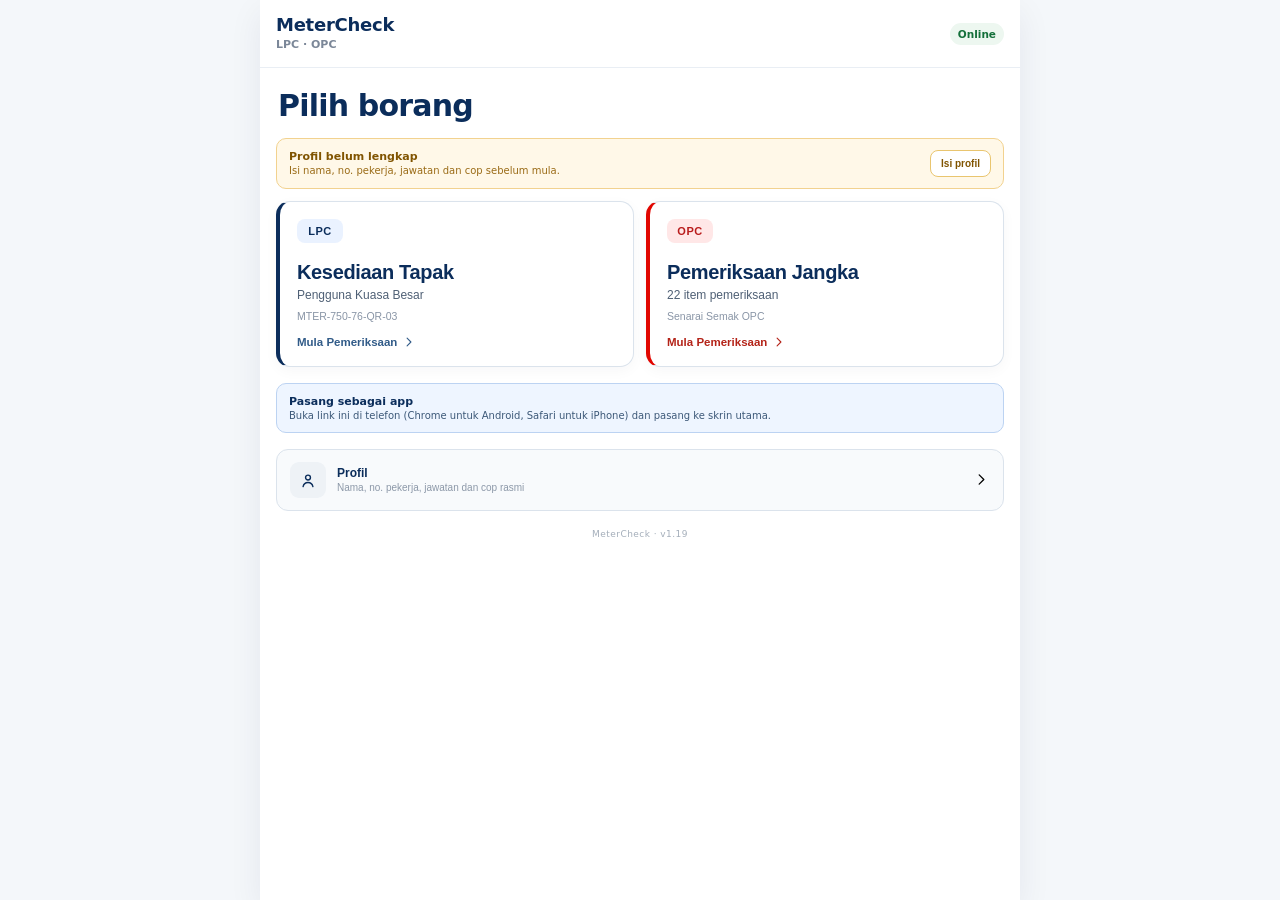
==== commit 94c14a7e: "Boleh pasang sebagai app di Android & iOS (butang Pasang + panduan iPhone) Co-Authored-By: Claude Op" ====
--- a/index.html
+++ b/index.html
@@ -6,6 +6,10 @@
   <meta name="theme-color" content="#e10600">
   <link rel="manifest" href="manifest.webmanifest">
   <link rel="apple-touch-icon" href="icon-192.png">
+  <meta name="mobile-web-app-capable" content="yes">
+  <meta name="apple-mobile-web-app-capable" content="yes">
+  <meta name="apple-mobile-web-app-title" content="MeterCheck">
+  <meta name="apple-mobile-web-app-status-bar-style" content="default">
   <meta http-equiv="Cache-Control" content="no-cache, no-store, must-revalidate">
   <title>MeterCheck · LPC & OPC</title>
   <style>:root{--red:#c8102e;--blue:#0067a0;--ink:#18212f;--muted:#6b7280;--line:#d8dde5;--bg:#f4f6f8;--ok:#16794b;--bad:#b42318}*{box-sizing:border-box}body{margin:0;background:var(--bg);color:var(--ink);font-family:system-ui,-apple-system,Segoe UI,Roboto,Arial,sans-serif}.shell{max-width:760px;margin:0 auto;min-height:100vh;background:#fff;box-shadow:0 0 30px #0000000d}.topbar{position:sticky;top:0;z-index:9;background:#fff;border-bottom:1px solid var(--line);padding:10px 14px;display:flex;align-items:center;gap:10px}.topbar img{width:88px;height:auto}.topbar .grow{flex:1}.title{font-weight:800;font-size:16px}.sub{font-size:11px;color:var(--muted)}.iconbtn{border:1px solid var(--line);background:#fff;border-radius:10px;padding:8px 10px;font-weight:700}.page{padding:16px}.hero{background:linear-gradient(135deg,#c8102e,#8d071d);color:#fff;border-radius:18px;padding:20px;margin-bottom:16px}.hero h1{font-size:22px;margin:0 0 6px}.hero p{margin:0;opacity:.9;font-size:13px}.grid{display:grid;grid-template-columns:1fr 1fr;gap:12px}.card{border:1px solid var(--line);border-radius:14px;padding:14px;background:#fff}.card h3{margin:0 0 5px;font-size:15px}.card p{margin:0;color:var(--muted);font-size:12px}.formcard{border:1px solid var(--line);border-radius:14px;padding:14px;margin-bottom:12px;background:#fff}.sectiontitle{font-size:13px;font-weight:800;margin:0 0 10px;color:#293142}.field{margin-bottom:11px}.field label{display:block;font-size:11px;font-weight:750;color:#4b5563;margin-bottom:4px}input,select,textarea{width:100%;border:1px solid #cfd5df;border-radius:9px;padding:10px 11px;font-size:14px;background:#fff;color:var(--ink)}textarea{min-height:76px;resize:vertical}.row2{display:grid;grid-template-columns:1fr 1fr;gap:10px}.row3{display:grid;grid-template-columns:repeat(3,1fr);gap:8px}.btn{width:100%;border:0;border-radius:10px;padding:11px 13px;font-weight:800;font-size:14px;cursor:pointer}.btn.primary{background:var(--red);color:#fff}.btn.secondary{background:#fff;border:1px solid var(--red);color:var(--red)}.btn.ghost{background:#f7f8fa;border:1px solid var(--line);color:#273244}.btn.ok{background:var(--ok);color:white}.btn.sm{width:auto;padding:7px 10px;font-size:12px}.actions{display:flex;gap:8px;margin-top:12px}.actions .btn{flex:1}.stepper{display:flex;gap:4px;margin:12px 0}.stepdot{height:5px;flex:1;background:#e2e5ea;border-radius:10px}.stepdot.on{background:var(--red)}.item{border:1px solid #e0e4eb;border-radius:12px;padding:12px;margin-bottom:10px}.itemhead{display:flex;gap:9px}.num{background:#fce7eb;color:var(--red);font-weight:900;border-radius:8px;min-width:28px;height:28px;display:grid;place-items:center}.itemtitle{font-weight:800;font-size:13px}.itemdesc{font-size:12px;color:#4b5563;white-space:pre-line;margin:7px 0 10px}.pillrow{display:flex;gap:6px;flex-wrap:wrap}.pill{border:1px solid #ccd2dc;background:#fff;border-radius:999px;padding:7px 10px;font-size:12px;font-weight:750}.pill.sel{border-color:var(--red);background:#fff0f3;color:var(--red)}.gps{padding:10px;border-radius:10px;background:#f8fafc;border:1px dashed #b6bfca;font-size:12px}.gps strong{display:block;margin-bottom:4px}.ctrow{display:grid;grid-template-columns:1fr 1fr auto;gap:7px;margin-bottom:7px}.photos{display:grid;grid-template-columns:repeat(2,1fr);gap:10px}.photo{border:1px solid var(--line);border-radius:12px;padding:8px}.photo img{width:100%;height:130px;object-fit:cover;border-radius:8px}.photo select,.photo input{font-size:11px;padding:7px;margin-top:6px}.photo .x{float:right;border:0;background:#fee2e2;color:#b42318;border-radius:7px;padding:5px 8px}.summary{font-size:13px}.summary dl{display:grid;grid-template-columns:120px 1fr;margin:0}.summary dt,.summary dd{padding:5px 0;border-bottom:1px solid #eef0f3;margin:0}.summary dt{color:#6b7280}.summary dd{font-weight:700}.sigbox{border:1px solid var(--line);border-radius:12px;padding:10px;background:#fafbfc}.sigbox canvas{width:100%;height:150px;border:1px dashed #aeb7c3;border-radius:8px;background:white;touch-action:none}.stamp{max-width:260px;max-height:100px;display:block;margin:8px auto}.notice{font-size:12px;background:#fff8e6;border:1px solid #f1d48a;padding:10px;border-radius:10px}.success{background:#ecfdf3;border:1px solid #a6e1c1;color:#126a43;padding:10px;border-radius:10px;font-size:12px}.danger{background:#fff1f1;border:1px solid #f3b8b8;color:#9b1c1c;padding:10px;border-radius:10px;font-size:12px}.badge{font-size:10px;padding:3px 7px;border-radius:999px;background:#eef2f7}.footerbar{position:sticky;bottom:0;background:#fff;border-top:1px solid var(--line);padding:10px 14px;display:flex;gap:8px}.footerbar .btn{flex:1}.toast{position:fixed;left:50%;bottom:78px;transform:translateX(-50%);background:#111827;color:#fff;padding:10px 14px;border-radius:10px;font-size:12px;opacity:0;pointer-events:none;transition:.2s;z-index:50}.toast.show{opacity:1}.hidden{display:none!important}@media(max-width:560px){.grid,.row2,.row3{grid-template-columns:1fr}.ctrow{grid-template-columns:1fr 1fr auto}.photos{grid-template-columns:1fr}.page{padding:12px}.topbar img{width:74px}}
@@ -702,6 +706,7 @@
       <button class="inspectionCard lpc" onclick="startForm('LPC')"><span class="card-code">LPC</span><h2>Kesediaan Tapak</h2><p>Pengguna Kuasa Besar</p><small>MTER-750-76-QR-03</small><span class="card-action">Mula Pemeriksaan ${ico('next',14)}</span></button>
       <button class="inspectionCard opc" onclick="startForm('OPC')"><span class="card-code">OPC</span><h2>Pemeriksaan Jangka</h2><p>22 item pemeriksaan</p><small>Senarai Semak OPC</small><span class="card-action">Mula Pemeriksaan ${ico('next',14)}</span></button>
     </section>${drafts}
+    ${installCard()}
     <button class="profileRow" onclick="showProfile()"><span class="inline-icon">${ico('user',18)}</span><span><b>Profil</b><small>${profileReady()?esc(profile.name)+' · '+esc(profile.staffId):'Nama, no. pekerja, jawatan dan cop rasmi'}</small></span>${ico('next',17)}</button>
     <div class="appFoot">MeterCheck · v1.19</div>
   </main></div>`;
@@ -1327,6 +1332,30 @@
 window.addEventListener('online',()=>{if(!formType)showHome();});
 window.addEventListener('offline',()=>{if(!formType)showHome();});
 
+// ===== Pasang app (PWA) =====
+let deferredInstall=null;
+function isStandalone(){return (window.matchMedia&&window.matchMedia('(display-mode: standalone)').matches)||window.navigator.standalone===true;}
+function isIOS(){const ua=navigator.userAgent||'';return /iPad|iPhone|iPod/.test(ua)||(navigator.platform==='MacIntel'&&navigator.maxTouchPoints>1);}
+function isAndroid(){return /Android/i.test(navigator.userAgent||'');}
+function installCard(){
+  if(isStandalone())return '';
+  let body,btn='';
+  if(deferredInstall){body='Pasang MeterCheck di telefon untuk buka terus dari skrin utama dan guna tanpa internet.';btn=`<button class="retryBtn" onclick="doInstall()">Pasang</button>`;}
+  else if(isIOS()){body='iPhone/iPad: buka di Safari, tekan butang Kongsi (petak dengan anak panah ke atas), kemudian pilih "Add to Home Screen" / "Tambah ke Skrin Utama".';}
+  else if(isAndroid()){body='Android: buka di Chrome, tekan menu ⋮ di atas kanan, kemudian pilih "Install app" / "Add to Home screen".';}
+  else{body='Buka link ini di telefon (Chrome untuk Android, Safari untuk iPhone) dan pasang ke skrin utama.';}
+  return `<div class="backupAlert" style="margin-top:16px;background:#eef5ff;border-color:#bcd3f2"><div><b style="color:#0b2d5b">Pasang sebagai app</b><small style="color:#3c5878">${body}</small></div>${btn}</div>`;
+}
+async function doInstall(){
+  if(!deferredInstall)return;
+  deferredInstall.prompt();
+  try{await deferredInstall.userChoice;}catch(e){}
+  deferredInstall=null;
+  if(!formType&&!state)showHome();
+}
+window.addEventListener('beforeinstallprompt',e=>{e.preventDefault();deferredInstall=e;if(!formType&&!state)showHome();});
+window.addEventListener('appinstalled',()=>{deferredInstall=null;toast('MeterCheck dipasang');if(!formType&&!state)showHome();});
+
 bootApp();
 </script>
 </body>
